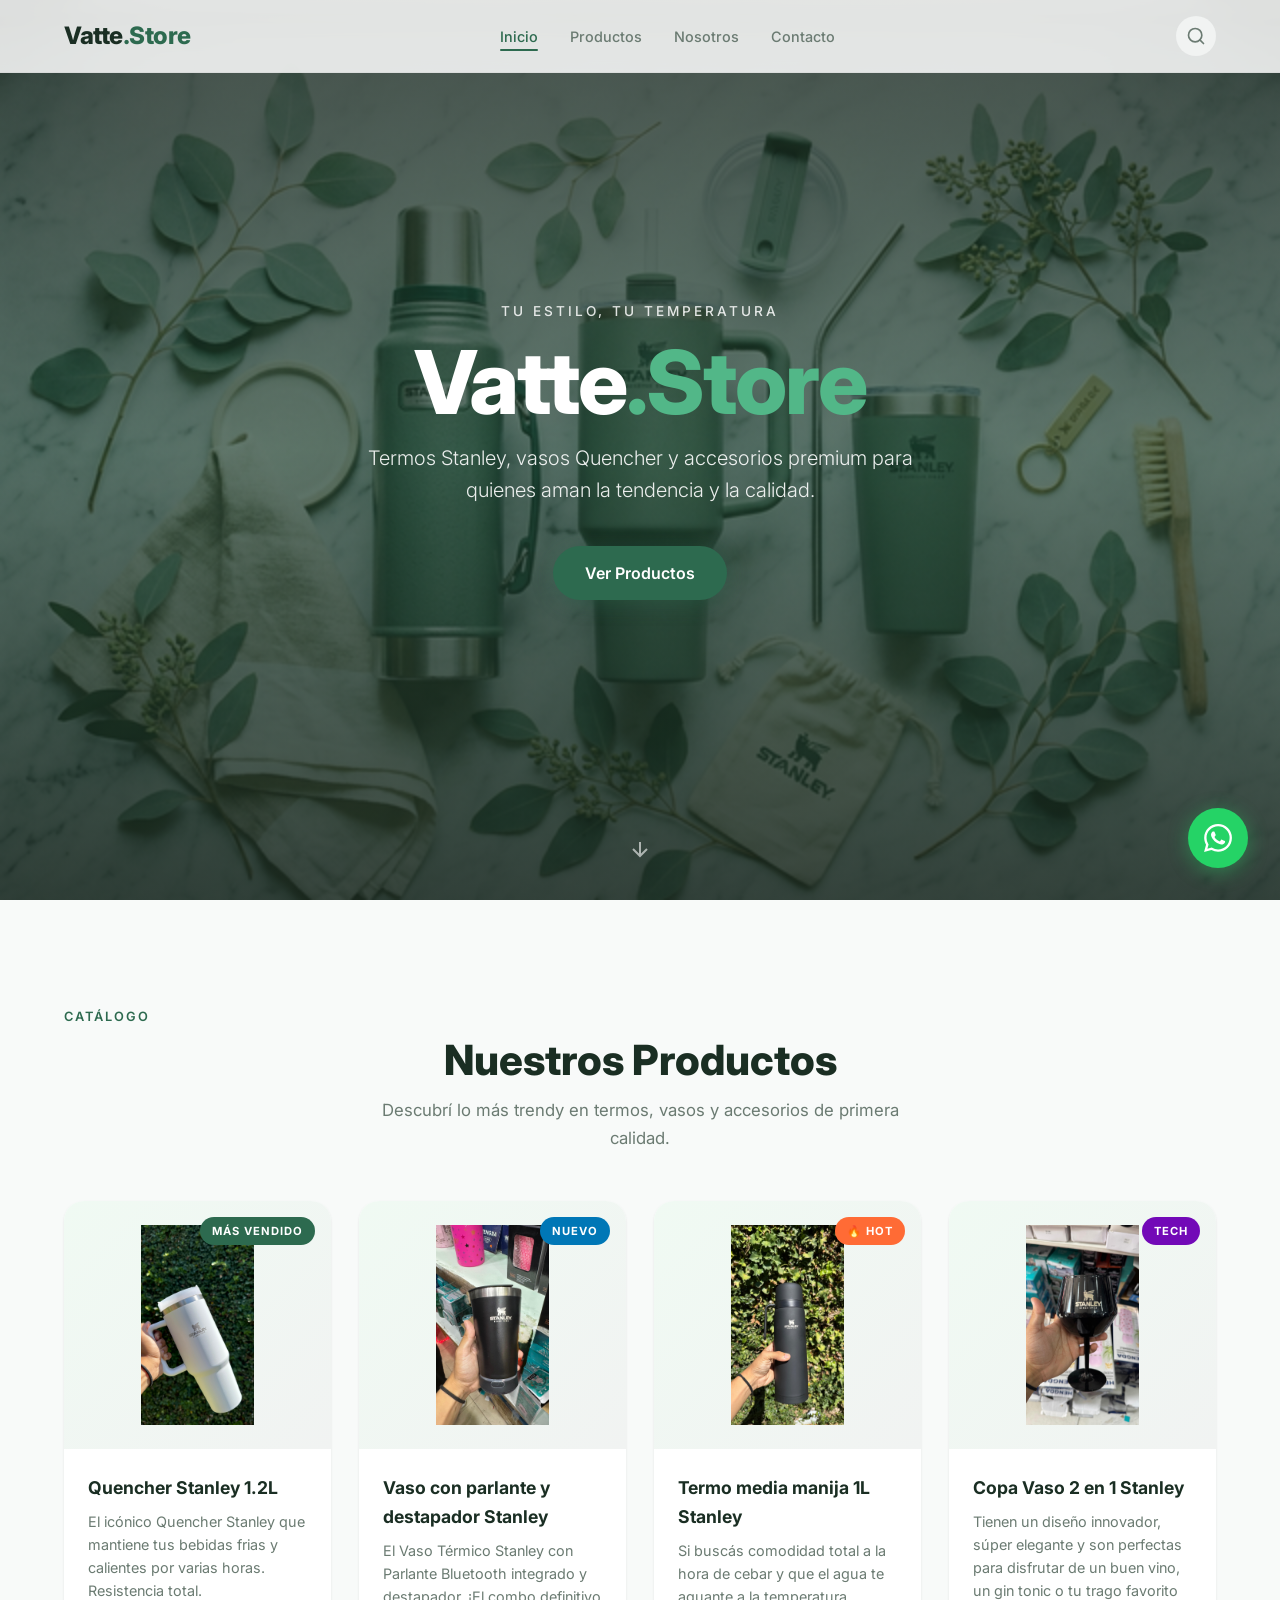
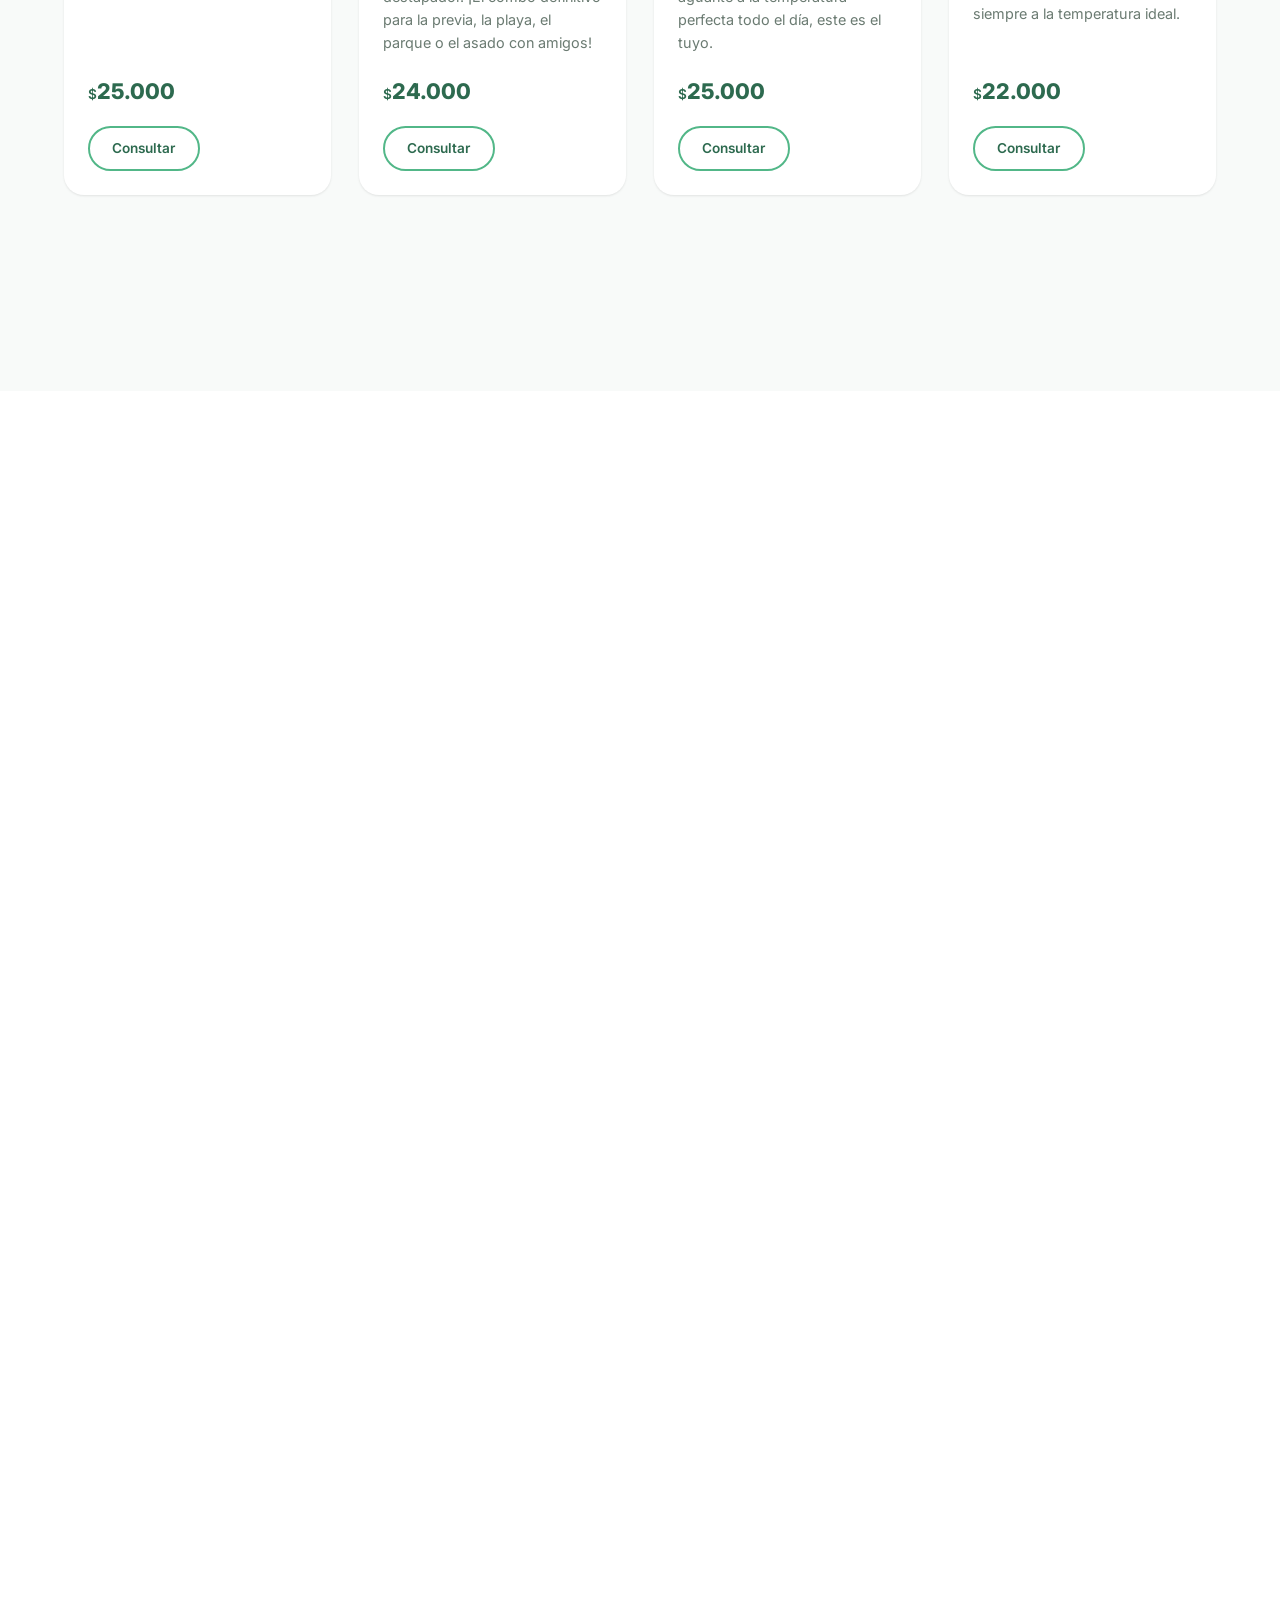
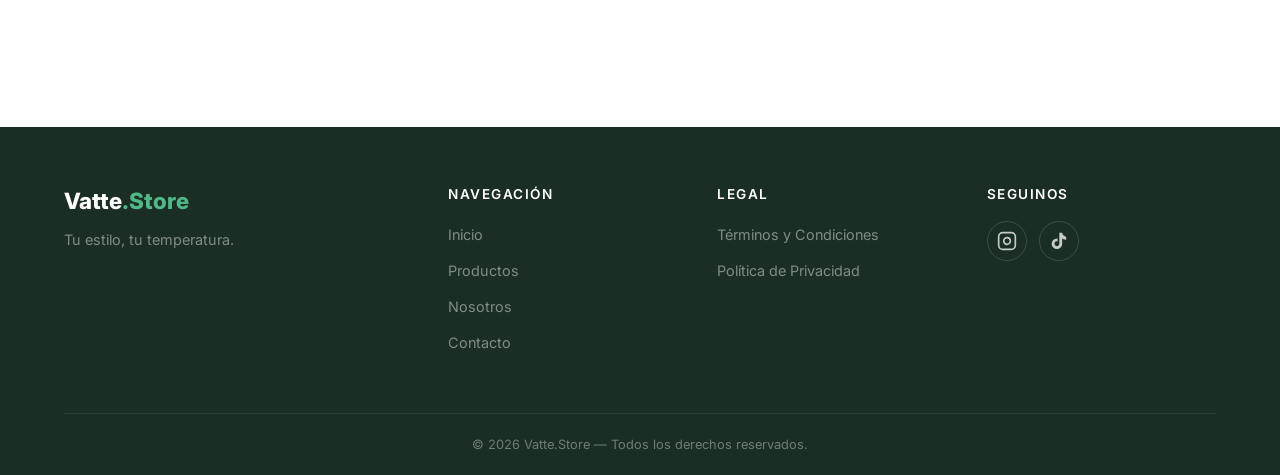
==== index.html @ adae0188 "Add files via upload" ====
<!DOCTYPE html>
<html lang="es">

<head>
    <meta charset="UTF-8" />
    <meta name="viewport" content="width=device-width, initial-scale=1.0" />
    <title>Vatte.Store — Termos Stanley & Accesorios Premium</title>
    <meta name="description"
        content="Vatte.Store: tu tienda de termos Stanley, vasos Quencher, combos exclusivos y accesorios premium. Estilo, calidad y tendencia en un solo lugar." />
    <link rel="preconnect" href="https://fonts.googleapis.com" />
    <link rel="preconnect" href="https://fonts.gstatic.com" crossorigin />
    <link href="https://fonts.googleapis.com/css2?family=Inter:wght@300;400;500;600;700;800&display=swap"
        rel="stylesheet" />
    <link rel="stylesheet" href="styles.css" />
</head>

<body>
    <!-- ========== HEADER ========== -->
    <header class="header" id="header">
        <div class="container header__inner">
            <a href="#" class="header__logo">Vatte<span>.Store</span></a>

            <nav class="header__nav" id="nav">
                <ul class="header__links">
                    <li><a href="#inicio" class="header__link active">Inicio</a></li>
                    <li><a href="#productos" class="header__link">Productos</a></li>
                    <li><a href="#nosotros" class="header__link">Nosotros</a></li>
                    <li><a href="#contacto" class="header__link">Contacto</a></li>
                </ul>
            </nav>

            <div class="header__search" id="searchWrapper">
                <input type="text" class="header__search-input" id="searchInput" placeholder="Buscar productos..."
                    aria-label="Buscar productos" />
                <button class="header__search-btn" id="searchToggle" aria-label="Buscar">
                    <svg width="20" height="20" viewBox="0 0 24 24" fill="none" stroke="currentColor" stroke-width="2"
                        stroke-linecap="round" stroke-linejoin="round">
                        <circle cx="11" cy="11" r="8" />
                        <line x1="21" y1="21" x2="16.65" y2="16.65" />
                    </svg>
                </button>
            </div>

            <button class="header__burger" id="burger" aria-label="Abrir menú">
                <span></span><span></span><span></span>
            </button>
        </div>
    </header>

    <!-- ========== HERO ========== -->
    <section class="hero" id="inicio">
        <div class="hero__bg">
            <img src="images/hero-banner.png" alt="Banner Vatte.Store" />
        </div>
        <div class="hero__overlay"></div>
        <div class="container hero__content reveal">
            <p class="hero__tag">Tu estilo, tu temperatura</p>
            <h1 class="hero__title">Vatte<span>.Store</span></h1>
            <p class="hero__subtitle">Termos Stanley, vasos Quencher y accesorios premium para quienes aman la tendencia
                y la calidad.</p>
            <a href="#productos" class="btn btn--primary hero__cta">Ver Productos</a>
        </div>
        <div class="hero__scroll-indicator">
            <svg width="24" height="24" viewBox="0 0 24 24" fill="none" stroke="currentColor" stroke-width="2">
                <path d="M12 5v14M19 12l-7 7-7-7" />
            </svg>
        </div>
    </section>

    <!-- ========== PRODUCTOS ========== -->
    <section class="products" id="productos">
        <div class="container">
            <p class="section__tag reveal">Catálogo</p>
            <h2 class="section__title reveal">Nuestros Productos</h2>
            <p class="section__subtitle reveal">Descubrí lo más trendy en termos, vasos y accesorios de primera calidad.
            </p>

            <div class="products__grid">
                <!-- Card 1 -->
                <article class="product-card reveal" id="product-thermos"
                    data-search="Quencher Stanley 1.2L">
                    <div class="product-card__img-wrapper">
                        <img src="images/Quencher.jpeg" alt="Termo Stanley Clásico" loading="lazy" />
                        <span class="product-card__badge">Más Vendido</span>
                    </div>
                    <div class="product-card__body">
                        <h3 class="product-card__title">Quencher Stanley 1.2L</h3>
                        <p class="product-card__desc">El icónico Quencher Stanley que mantiene tus bebidas frias y calientes por varias horas. Resistencia total.</p>
                        <p class="product-card__price"><span class="product-card__price-currency">$</span>25.000</p>
                        <div class="product-card__footer">
                            <a href="https://wa.me/5491160320523?text=Hola!%20Quiero%20consultar%20por%20Vaso%20Quencher%201.2L%20Clásico"
                                class="btn btn--outline btn--sm" target="_blank" rel="noopener">Consultar</a>
                        </div>
                    </div>
                </article>

                <!-- Card 2 -->
                <article class="product-card reveal" id="product-quencher"
                    data-search="Vaso con parlante y destapador Stanley">
                    <div class="product-card__img-wrapper">
                        <img src="images/Vaso-parlante.jpeg" alt="Vaso con parlante y destapador Stanley" loading="lazy" />
                        <span class="product-card__badge badge--new">Nuevo</span>
                    </div>
                    <div class="product-card__body">
                        <h3 class="product-card__title">Vaso con parlante y destapador Stanley</h3>
                        <p class="product-card__desc">El Vaso Térmico Stanley con Parlante Bluetooth integrado y destapador.
                            ¡El combo definitivo para la previa, la playa, el parque o el asado con amigos!</p>
                        <p class="product-card__price"><span class="product-card__price-currency">$</span>24.000</p>
                        <div class="product-card__footer">
                            <a href="https://wa.me/5491160320523?text=Hola!%20Quiero%20consultar%20por%20vaso%20con%20parlante"
                                class="btn btn--outline btn--sm" target="_blank" rel="noopener">Consultar</a>
                        </div>
                    </div>
                </article>

                <!-- Card 3 -->
                <article class="product-card reveal" id="product-combo"
                    data-search="Termo media manija 1L Stanley">
                    <div class="product-card__img-wrapper">
                        <img src="images/Termo-media-manija.jpeg" alt="Termo media manija 1L Stanley" loading="lazy" />
                        <span class="product-card__badge badge--hot">🔥 Hot</span>
                    </div>
                    <div class="product-card__body">
                        <h3 class="product-card__title">Termo media manija 1L Stanley</h3>
                        <p class="product-card__desc">Si buscás comodidad total a la hora de cebar y que el agua te aguante
                            a la temperatura perfecta todo el día, este es el tuyo.</p>
                        <p class="product-card__price"><span class="product-card__price-currency">$</span>25.000</p>
                        <div class="product-card__footer">
                            <a href="https://wa.me/5491160320523?text=Hola!%20Quiero%20consultar%20por%20Termo%20Media%20Manija%20Stanley"
                                class="btn btn--outline btn--sm" target="_blank" rel="noopener">Consultar</a>
                        </div>
                    </div>
                </article>

                <!-- Card 4 -->
                <article class="product-card reveal" id="product-smart-mug"
                    data-search="Copa Vaso 2 en 1 Stanley">
                    <div class="product-card__img-wrapper">
                        <img src="images/Copa.jpeg" alt="Copa Vaso 2 en 1 Stanley" loading="lazy" />
                        <span class="product-card__badge badge--tech">Tech</span>
                    </div>
                    <div class="product-card__body">
                        <h3 class="product-card__title">Copa Vaso 2 en 1 Stanley</h3>
                        <p class="product-card__desc">Tienen un diseño innovador, súper elegante y son perfectas para disfrutar de un buen vino,
                            un gin tonic o tu trago favorito siempre a la temperatura ideal.</p>
                        <p class="product-card__price"><span class="product-card__price-currency">$</span>22.000</p>
                        <div class="product-card__footer">
                            <a href="https://wa.me/5491160320523?text=Hola!%20Quiero%20consultar%20por%20la%20copa%20vaso%202en1%20Stanley"
                                class="btn btn--outline btn--sm" target="_blank" rel="noopener">Consultar</a>
                        </div>
                    </div>
                </article>
            </div>

            <div class="products__cta-wrapper reveal">
                <a href="productos.html" class="btn btn--primary products__see-more">Ver más productos
                    <svg width="18" height="18" viewBox="0 0 24 24" fill="none" stroke="currentColor" stroke-width="2">
                        <path d="M5 12h14M12 5l7 7-7 7" />
                    </svg>
                </a>
            </div>
        </div>
    </section>

    <!-- ========== SOBRE NOSOTROS ========== -->
    <section class="about" id="nosotros">
        <div class="container about__inner">
            <div class="about__image reveal">
                <img src="images/about-us.png" alt="Sobre Vatte.Store" loading="lazy" />
                <div class="about__image-accent"></div>
            </div>
            <div class="about__text reveal">
                <p class="section__tag">Quiénes somos</p>
                <h2 class="section__title section__title--left">Somos Vatte.Store</h2>
                <p class="about__description">
                    Nacimos con una misión simple: acercar los mejores productos de tendencia a quienes valoran el
                    estilo y la calidad.
                </p>
                <ul class="about__features">
                    <li>
                        <div class="about__feature-icon">
                            <svg width="24" height="24" viewBox="0 0 24 24" fill="none" stroke="currentColor"
                                stroke-width="2">
                                <path d="M22 11.08V12a10 10 0 1 1-5.93-9.14" />
                                <polyline points="22 4 12 14.01 9 11.01" />
                            </svg>
                        </div>
                        <div>
                            <strong>Productos Varios</strong>
                            <span>De buena calidad y con un precio accesible.</span>
                        </div>
                    </li>
                    <li>
                        <div class="about__feature-icon">
                            <svg width="24" height="24" viewBox="0 0 24 24" fill="none" stroke="currentColor"
                                stroke-width="2">
                                <path d="M12 22s8-4 8-10V5l-8-3-8 3v7c0 6 8 10 8 10z" />
                            </svg>
                        </div>
                        <div>
                            <strong>Envíos a todo el pais</strong>
                            <span>Mediante correo Argentino.</span>
                        </div>
                    </li>
                    <li>
                        <div class="about__feature-icon">
                            <svg width="24" height="24" viewBox="0 0 24 24" fill="none" stroke="currentColor"
                                stroke-width="2">
                                <path
                                    d="M20.84 4.61a5.5 5.5 0 0 0-7.78 0L12 5.67l-1.06-1.06a5.5 5.5 0 0 0-7.78 7.78l1.06 1.06L12 21.23l7.78-7.78 1.06-1.06a5.5 5.5 0 0 0 0-7.78z" />
                            </svg>
                        </div>
                        <div>
                            <strong>Atención Personalizada</strong>
                            <span>Te asesoramos por WhatsApp en todo momento.</span>
                        </div>
                    </li>
                </ul>
            </div>
        </div>
    </section>


    <!-- ========== CONTACTO / CTA ========== -->
    <section class="contact" id="contacto">
        <div class="container contact__inner reveal">
            <div class="contact__text">
                <p class="section__tag">¿Listo para comprar?</p>
                <h2 class="section__title section__title--left">Contactanos por WhatsApp</h2>
                <p class="contact__desc">Escribinos y te asesoramos al instante. Consultas, pedidos y seguimiento, todo
                    desde tu celular.</p>
            </div>
            <a href="https://wa.me/5491160320523?text=Hola!%20Quiero%20consultar%20por%20productos%20de%20Vatte.Store"
                class="btn btn--whatsapp" target="_blank" rel="noopener" id="whatsappCta">
                <svg width="24" height="24" viewBox="0 0 24 24" fill="currentColor">
                    <path
                        d="M17.472 14.382c-.297-.149-1.758-.867-2.03-.967-.273-.099-.471-.148-.67.15-.197.297-.767.966-.94 1.164-.173.199-.347.223-.644.075-.297-.15-1.255-.463-2.39-1.475-.883-.788-1.48-1.761-1.653-2.059-.173-.297-.018-.458.13-.606.134-.133.298-.347.446-.52.149-.174.198-.298.298-.497.099-.198.05-.371-.025-.52-.075-.149-.669-1.612-.916-2.207-.242-.579-.487-.5-.669-.51-.173-.008-.371-.01-.57-.01-.198 0-.52.074-.792.372-.272.297-1.04 1.016-1.04 2.479 0 1.462 1.065 2.875 1.213 3.074.149.198 2.096 3.2 5.077 4.487.709.306 1.262.489 1.694.625.712.227 1.36.195 1.871.118.571-.085 1.758-.719 2.006-1.413.248-.694.248-1.289.173-1.413-.074-.124-.272-.198-.57-.347m-5.421 7.403h-.004a9.87 9.87 0 01-5.031-1.378l-.361-.214-3.741.982.998-3.648-.235-.374a9.86 9.86 0 01-1.51-5.26c.001-5.45 4.436-9.884 9.888-9.884 2.64 0 5.122 1.03 6.988 2.898a9.825 9.825 0 012.893 6.994c-.003 5.45-4.437 9.884-9.885 9.884m8.413-18.297A11.815 11.815 0 0012.05 0C5.495 0 .16 5.335.157 11.892c0 2.096.547 4.142 1.588 5.945L.057 24l6.305-1.654a11.882 11.882 0 005.683 1.448h.005c6.554 0 11.89-5.335 11.893-11.893a11.821 11.821 0 00-3.48-8.413z" />
                </svg>
                Abrir WhatsApp
            </a>
        </div>
    </section>

    <!-- ========== FOOTER ========== -->
    <footer class="footer">
        <div class="container footer__inner">
            <div class="footer__brand">
                <a href="#" class="footer__logo">Vatte<span>.Store</span></a>
                <p class="footer__tagline">Tu estilo, tu temperatura.</p>
            </div>

            <div class="footer__links">
                <h4>Navegación</h4>
                <ul>
                    <li><a href="#inicio">Inicio</a></li>
                    <li><a href="#productos">Productos</a></li>
                    <li><a href="#nosotros">Nosotros</a></li>
                    <li><a href="#contacto">Contacto</a></li>
                </ul>
            </div>

            <div class="footer__links">
                <h4>Legal</h4>
                <ul>
                    <li><a href="terminos.html">Términos y Condiciones</a></li>
                    <li><a href="privacidad.html">Política de Privacidad</a></li>
                </ul>
            </div>

            <div class="footer__social">
                <h4>Seguinos</h4>
                <div class="footer__social-icons">
                    <a href="https://www.instagram.com/vatte.store/" aria-label="Instagram" class="footer__social-link">
                        <svg width="20" height="20" viewBox="0 0 24 24" fill="none" stroke="currentColor"
                            stroke-width="2">
                            <rect x="2" y="2" width="20" height="20" rx="5" ry="5" />
                            <path d="M16 11.37A4 4 0 1 1 12.63 8 4 4 0 0 1 16 11.37z" />
                            <line x1="17.5" y1="6.5" x2="17.51" y2="6.5" />
                        </svg>
                    </a>
                    <a href="https://www.tiktok.com/@vatte.store?_r=1&_t=ZS-94GDP3QP43E" aria-label="TikTok"
                        class="footer__social-link">
                        <svg width="20" height="20" viewBox="0 0 24 24" fill="currentColor">
                            <path
                                d="M19.59 6.69a4.83 4.83 0 01-3.77-4.25V2h-3.45v13.67a2.89 2.89 0 01-2.88 2.5 2.89 2.89 0 01-2.89-2.89 2.89 2.89 0 012.89-2.89c.28 0 .54.04.79.1v-3.5a6.37 6.37 0 00-.79-.05A6.34 6.34 0 003.15 15.2a6.34 6.34 0 006.34 6.34 6.34 6.34 0 006.34-6.34V9.11a8.16 8.16 0 004.76 1.52v-3.4a4.85 4.85 0 01-1-.54z" />
                        </svg>
                    </a>
                </div>
            </div>
        </div>

        <div class="footer__bottom">
            <div class="container">
                <p>&copy; 2026 Vatte.Store — Todos los derechos reservados.</p>
            </div>
        </div>
    </footer>

    <!-- WhatsApp floating button -->
    <a href="https://wa.me/5491160320523?text=Hola!%20Quiero%20consultar%20por%20productos%20de%20Vatte.Store"
        class="whatsapp-float" target="_blank" rel="noopener" aria-label="Contactar por WhatsApp" id="whatsappFloat">
        <svg width="28" height="28" viewBox="0 0 24 24" fill="currentColor">
            <path
                d="M17.472 14.382c-.297-.149-1.758-.867-2.03-.967-.273-.099-.471-.148-.67.15-.197.297-.767.966-.94 1.164-.173.199-.347.223-.644.075-.297-.15-1.255-.463-2.39-1.475-.883-.788-1.48-1.761-1.653-2.059-.173-.297-.018-.458.13-.606.134-.133.298-.347.446-.52.149-.174.198-.298.298-.497.099-.198.05-.371-.025-.52-.075-.149-.669-1.612-.916-2.207-.242-.579-.487-.5-.669-.51-.173-.008-.371-.01-.57-.01-.198 0-.52.074-.792.372-.272.297-1.04 1.016-1.04 2.479 0 1.462 1.065 2.875 1.213 3.074.149.198 2.096 3.2 5.077 4.487.709.306 1.262.489 1.694.625.712.227 1.36.195 1.871.118.571-.085 1.758-.719 2.006-1.413.248-.694.248-1.289.173-1.413-.074-.124-.272-.198-.57-.347m-5.421 7.403h-.004a9.87 9.87 0 01-5.031-1.378l-.361-.214-3.741.982.998-3.648-.235-.374a9.86 9.86 0 01-1.51-5.26c.001-5.45 4.436-9.884 9.888-9.884 2.64 0 5.122 1.03 6.988 2.898a9.825 9.825 0 012.893 6.994c-.003 5.45-4.437 9.884-9.885 9.884m8.413-18.297A11.815 11.815 0 0012.05 0C5.495 0 .16 5.335.157 11.892c0 2.096.547 4.142 1.588 5.945L.057 24l6.305-1.654a11.882 11.882 0 005.683 1.448h.005c6.554 0 11.89-5.335 11.893-11.893a11.821 11.821 0 00-3.48-8.413z" />
        </svg>
    </a>

    <script src="script.js"></script>
</body>

</html>
---- styles.css ----
/* ========================================
   VATTE.STORE — Design System & Styles
   ======================================== */

/* ---------- CSS Custom Properties ---------- */
:root {
    /* Greens */
    --clr-primary: #2d6a4f;
    --clr-primary-light: #40916c;
    --clr-primary-lighter: #52b788;
    --clr-primary-pale: #d8f3dc;
    --clr-primary-ghost: #f0faf3;

    /* Neutrals */
    --clr-white: #ffffff;
    --clr-off-white: #f8faf9;
    --clr-gray-100: #f1f3f2;
    --clr-gray-200: #e0e4e2;
    --clr-gray-300: #c5cac7;
    --clr-gray-500: #6b7b72;
    --clr-gray-700: #3a4a42;
    --clr-gray-900: #1a2e23;

    /* WhatsApp */
    --clr-whatsapp: #25d366;
    --clr-whatsapp-dark: #128c7e;

    /* Accents */
    --clr-badge-hot: #ff6b35;
    --clr-badge-new: #0077b6;
    --clr-badge-tech: #7209b7;

    /* Shadows */
    --shadow-sm: 0 1px 3px rgba(0, 0, 0, .06), 0 1px 2px rgba(0, 0, 0, .04);
    --shadow-md: 0 4px 14px rgba(0, 0, 0, .07);
    --shadow-lg: 0 10px 40px rgba(0, 0, 0, .08);
    --shadow-xl: 0 20px 60px rgba(0, 0, 0, .1);

    /* Typography */
    --font: 'Inter', -apple-system, BlinkMacSystemFont, 'Segoe UI', sans-serif;

    /* Spacing */
    --section-py: clamp(4rem, 8vw, 7rem);

    /* Transitions */
    --transition: .3s cubic-bezier(.4, 0, .2, 1);

    /* Radii */
    --radius-sm: 8px;
    --radius-md: 14px;
    --radius-lg: 20px;
    --radius-xl: 28px;
}

/* ---------- Reset ---------- */
*,
*::before,
*::after {
    margin: 0;
    padding: 0;
    box-sizing: border-box;
}

html {
    scroll-behavior: smooth;
    scroll-padding-top: 80px;
}

body {
    font-family: var(--font);
    color: var(--clr-gray-700);
    background: var(--clr-white);
    line-height: 1.65;
    -webkit-font-smoothing: antialiased;
    overflow-x: hidden;
}

img {
    display: block;
    max-width: 100%;
    height: auto;
}

a {
    text-decoration: none;
    color: inherit;
}

ul {
    list-style: none;
}

/* ---------- Container ---------- */
.container {
    width: 90%;
    max-width: 1200px;
    margin: 0 auto;
}

/* ---------- Section Headings ---------- */
.section__tag {
    display: inline-block;
    font-size: .8rem;
    font-weight: 600;
    letter-spacing: 2px;
    text-transform: uppercase;
    color: var(--clr-primary);
    margin-bottom: .5rem;
}

.section__title {
    font-size: clamp(1.8rem, 4vw, 2.6rem);
    font-weight: 800;
    color: var(--clr-gray-900);
    text-align: center;
    margin-bottom: .75rem;
    line-height: 1.2;
}

.section__title--left {
    text-align: left;
}

.section__subtitle {
    text-align: center;
    max-width: 560px;
    margin: 0 auto 3rem;
    color: var(--clr-gray-500);
    font-size: 1.05rem;
}

/* ---------- Buttons ---------- */
.btn {
    display: inline-flex;
    align-items: center;
    gap: .5rem;
    padding: .85rem 2rem;
    font-family: var(--font);
    font-size: .95rem;
    font-weight: 600;
    border-radius: var(--radius-xl);
    border: none;
    cursor: pointer;
    transition: var(--transition);
    white-space: nowrap;
}

.btn--primary {
    background: var(--clr-primary);
    color: var(--clr-white);
    box-shadow: 0 4px 20px rgba(45, 106, 79, .35);
}

.btn--primary:hover {
    background: var(--clr-primary-light);
    box-shadow: 0 6px 28px rgba(45, 106, 79, .45);
    transform: translateY(-2px);
}

.btn--outline {
    background: transparent;
    color: var(--clr-primary);
    border: 2px solid var(--clr-primary-lighter);
}

.btn--outline:hover {
    background: var(--clr-primary);
    color: var(--clr-white);
    border-color: var(--clr-primary);
    transform: translateY(-2px);
}

.btn--sm {
    padding: .6rem 1.4rem;
    font-size: .85rem;
}

.btn--whatsapp {
    background: var(--clr-whatsapp);
    color: var(--clr-white);
    padding: 1rem 2.5rem;
    font-size: 1.05rem;
    box-shadow: 0 4px 20px rgba(37, 211, 102, .35);
}

.btn--whatsapp:hover {
    background: var(--clr-whatsapp-dark);
    box-shadow: 0 6px 28px rgba(37, 211, 102, .45);
    transform: translateY(-2px) scale(1.02);
}

/* ==========================================
   HEADER
   ========================================== */
.header {
    position: fixed;
    top: 0;
    left: 0;
    width: 100%;
    z-index: 1000;
    background: rgba(255, 255, 255, .85);
    backdrop-filter: blur(16px);
    -webkit-backdrop-filter: blur(16px);
    border-bottom: 1px solid rgba(0, 0, 0, .04);
    transition: var(--transition);
}

.header--scrolled {
    box-shadow: var(--shadow-md);
}

.header__inner {
    display: flex;
    align-items: center;
    justify-content: space-between;
    height: 72px;
    gap: 1.5rem;
}

.header__logo {
    font-size: 1.5rem;
    font-weight: 800;
    color: var(--clr-gray-900);
    letter-spacing: -.5px;
    flex-shrink: 0;
}

.header__logo span {
    color: var(--clr-primary);
}

.header__nav {
    display: flex;
}

.header__links {
    display: flex;
    gap: 2rem;
}

.header__link {
    font-size: .9rem;
    font-weight: 500;
    color: var(--clr-gray-500);
    position: relative;
    padding: .25rem 0;
    transition: var(--transition);
}

.header__link::after {
    content: '';
    position: absolute;
    bottom: -2px;
    left: 0;
    width: 0;
    height: 2px;
    background: var(--clr-primary);
    border-radius: 2px;
    transition: var(--transition);
}

.header__link:hover,
.header__link.active {
    color: var(--clr-primary);
}

.header__link:hover::after,
.header__link.active::after {
    width: 100%;
}

.header__search {
    position: relative;
    display: flex;
    align-items: center;
}

.header__search-input {
    border: none;
    outline: none;
    background: var(--clr-gray-100);
    font-family: var(--font);
    font-size: .85rem;
    padding: .6rem 1rem;
    width: 0;
    opacity: 0;
    border-radius: var(--radius-xl);
    transition: width .35s cubic-bezier(.4, 0, .2, 1), opacity .25s ease, padding .35s ease;
    color: var(--clr-gray-700);
    pointer-events: none;
}

.header__search.open .header__search-input {
    width: 220px;
    opacity: 1;
    pointer-events: auto;
    border: 1px solid var(--clr-gray-200);
    box-shadow: var(--shadow-sm);
    padding: .6rem 1rem;
}

.header__search-btn {
    background: var(--clr-gray-100);
    border: none;
    cursor: pointer;
    display: flex;
    align-items: center;
    justify-content: center;
    width: 40px;
    height: 40px;
    border-radius: 50%;
    color: var(--clr-gray-500);
    transition: var(--transition);
    flex-shrink: 0;
}

.header__search-btn:hover {
    color: var(--clr-primary);
    background: var(--clr-primary-pale);
}

/* Burger */
.header__burger {
    display: none;
    flex-direction: column;
    gap: 5px;
    background: none;
    border: none;
    cursor: pointer;
    padding: .5rem;
    z-index: 1001;
}

.header__burger span {
    display: block;
    width: 22px;
    height: 2px;
    background: var(--clr-gray-900);
    border-radius: 2px;
    transition: var(--transition);
}

.header__burger.active span:nth-child(1) {
    transform: rotate(45deg) translate(5px, 5px);
}

.header__burger.active span:nth-child(2) {
    opacity: 0;
}

.header__burger.active span:nth-child(3) {
    transform: rotate(-45deg) translate(5px, -5px);
}

/* ==========================================
   HERO
   ========================================== */
.hero {
    position: relative;
    min-height: 100vh;
    display: flex;
    align-items: center;
    justify-content: center;
    overflow: hidden;
}

.hero__bg {
    position: absolute;
    inset: 0;
    z-index: 0;
}

.hero__bg img {
    width: 100%;
    height: 100%;
    object-fit: cover;
    filter: brightness(.55) saturate(1.1);
}

.hero__overlay {
    position: absolute;
    inset: 0;
    background: linear-gradient(180deg,
            rgba(26, 46, 35, .6) 0%,
            rgba(45, 106, 79, .4) 50%,
            rgba(26, 46, 35, .7) 100%);
    z-index: 1;
}

.hero__content {
    position: relative;
    z-index: 2;
    text-align: center;
    color: var(--clr-white);
    padding: 2rem;
}

.hero__tag {
    font-size: .85rem;
    font-weight: 500;
    letter-spacing: 3px;
    text-transform: uppercase;
    margin-bottom: 1rem;
    opacity: .85;
}

.hero__title {
    font-size: clamp(3rem, 8vw, 5.5rem);
    font-weight: 800;
    line-height: 1;
    margin-bottom: 1rem;
    letter-spacing: -2px;
}

.hero__title span {
    color: var(--clr-primary-lighter);
}

.hero__subtitle {
    font-size: clamp(1rem, 2vw, 1.25rem);
    max-width: 550px;
    margin: 0 auto 2.5rem;
    opacity: .9;
    font-weight: 300;
    line-height: 1.6;
}

.hero__cta {
    font-size: 1rem;
}

.hero__scroll-indicator {
    position: absolute;
    bottom: 2rem;
    left: 50%;
    transform: translateX(-50%);
    z-index: 2;
    color: rgba(255, 255, 255, .6);
    animation: bounce 2s infinite;
}

@keyframes bounce {

    0%,
    100% {
        transform: translateX(-50%) translateY(0);
    }

    50% {
        transform: translateX(-50%) translateY(10px);
    }
}

/* ==========================================
   PRODUCTS
   ========================================== */
.products {
    padding: var(--section-py) 0;
    background: var(--clr-off-white);
}

.products__grid {
    display: grid;
    grid-template-columns: repeat(auto-fit, minmax(260px, 1fr));
    gap: 1.75rem;
}

.product-card {
    background: var(--clr-white);
    border-radius: var(--radius-lg);
    overflow: hidden;
    box-shadow: var(--shadow-sm);
    transition: var(--transition);
    display: flex;
    flex-direction: column;
}

.product-card:hover {
    box-shadow: var(--shadow-xl);
    transform: translateY(-6px);
}

.product-card__img-wrapper {
    position: relative;
    padding: 1.5rem;
    background: linear-gradient(135deg, var(--clr-primary-ghost), var(--clr-gray-100));
    display: flex;
    align-items: center;
    justify-content: center;
    min-height: 240px;
    overflow: hidden;
}

.product-card__img-wrapper img {
    max-height: 200px;
    object-fit: contain;
    transition: var(--transition);
}

.product-card:hover .product-card__img-wrapper img {
    transform: scale(1.08);
}

.product-card__badge {
    position: absolute;
    top: 1rem;
    right: 1rem;
    padding: .3rem .75rem;
    font-size: .7rem;
    font-weight: 700;
    text-transform: uppercase;
    letter-spacing: 1px;
    border-radius: var(--radius-xl);
    background: var(--clr-primary);
    color: var(--clr-white);
}

.badge--new {
    background: var(--clr-badge-new);
}

.badge--hot {
    background: var(--clr-badge-hot);
}

.badge--tech {
    background: var(--clr-badge-tech);
}

.product-card__body {
    padding: 1.5rem;
    flex: 1;
    display: flex;
    flex-direction: column;
}

.product-card__title {
    font-size: 1.1rem;
    font-weight: 700;
    color: var(--clr-gray-900);
    margin-bottom: .5rem;
}

.product-card__desc {
    font-size: .9rem;
    color: var(--clr-gray-500);
    line-height: 1.6;
    flex: 1;
    margin-bottom: 1.25rem;
}

.product-card__price {
    font-size: 1.35rem;
    font-weight: 800;
    color: var(--clr-primary);
    margin-bottom: 1rem;
}

.product-card__price .product-card__price-currency {
    font-size: .85rem;
    font-weight: 600;
}

.product-card__footer {
    display: flex;
    align-items: center;
    justify-content: space-between;
}

/* "Ver más productos" CTA */
.products__cta-wrapper {
    text-align: center;
    margin-top: 2.5rem;
}

.products__see-more {
    font-size: 1rem;
}

/* ==========================================
   PAGE HERO (for inner pages like productos)
   ========================================== */
.page-hero {
    padding: 8rem 0 3rem;
    background: linear-gradient(135deg, var(--clr-primary-ghost) 0%, var(--clr-white) 100%);
    text-align: center;
}

.page-hero .section__title {
    margin-bottom: .5rem;
}

/* ==========================================
   LEGAL CONTENT (terms, privacy)
   ========================================== */
.legal-content {
    padding: var(--section-py) 0;
    background: var(--clr-white);
}

.legal-content__inner {
    max-width: 780px;
    margin: 0 auto;
}

.legal-block {
    margin-bottom: 2.5rem;
    padding-left: 1.25rem;
    border-left: 3px solid var(--clr-primary);
}

.legal-block h2 {
    font-size: 1.2rem;
    font-weight: 700;
    color: var(--clr-gray-800);
    margin-bottom: .75rem;
}

.legal-block p {
    color: var(--clr-gray-600);
    line-height: 1.8;
    margin-bottom: .5rem;
}

.legal-block ul {
    list-style: disc;
    padding-left: 1.5rem;
    margin-top: .5rem;
}

.legal-block ul li {
    color: var(--clr-gray-600);
    line-height: 1.8;
    margin-bottom: .35rem;
}

.legal-block a {
    color: var(--clr-primary);
    text-decoration: underline;
}

/* ==========================================
   CATALOG (full product list)
   ========================================== */
.catalog {
    padding: var(--section-py) 0;
    background: var(--clr-white);
}

.catalog__grid {
    display: grid;
    grid-template-columns: repeat(auto-fill, minmax(260px, 1fr));
    gap: 1.75rem;
}

/* Search filter hidden state */
.product-card--hidden {
    display: none !important;
}

.search-results-msg {
    text-align: center;
    color: var(--clr-gray-500);
    font-size: 1rem;
    margin-bottom: 2rem;
    padding: 1rem;
    background: var(--clr-primary-ghost);
    border-radius: var(--radius-md);
}

/* ==========================================
   ABOUT
   ========================================== */
.about {
    padding: var(--section-py) 0;
    background: var(--clr-white);
}

.about__inner {
    display: grid;
    grid-template-columns: 1fr 1fr;
    gap: 4rem;
    align-items: center;
}

.about__image {
    position: relative;
}

.about__image img {
    border-radius: var(--radius-lg);
    box-shadow: var(--shadow-lg);
    width: 100%;
    aspect-ratio: 4/5;
    object-fit: cover;
}

.about__image-accent {
    position: absolute;
    bottom: -1.5rem;
    right: -1.5rem;
    width: 60%;
    height: 60%;
    background: var(--clr-primary-pale);
    border-radius: var(--radius-lg);
    z-index: -1;
}

.about__description {
    font-size: 1.05rem;
    color: var(--clr-gray-500);
    line-height: 1.8;
    margin-bottom: 2rem;
}

.about__features {
    display: flex;
    flex-direction: column;
    gap: 1.25rem;
}

.about__features li {
    display: flex;
    align-items: flex-start;
    gap: 1rem;
}

.about__feature-icon {
    width: 48px;
    height: 48px;
    min-width: 48px;
    display: flex;
    align-items: center;
    justify-content: center;
    border-radius: 12px;
    background: var(--clr-primary-pale);
    color: var(--clr-primary);
}

.about__features strong {
    display: block;
    color: var(--clr-gray-900);
    font-weight: 600;
    margin-bottom: .15rem;
}

.about__features span {
    font-size: .88rem;
    color: var(--clr-gray-500);
}

/* ==========================================
   TESTIMONIALS
   ========================================== */
.testimonials {
    padding: var(--section-py) 0;
    background: var(--clr-primary-ghost);
}

.testimonials__carousel {
    position: relative;
    overflow: hidden;
    margin-top: 1rem;
}

.testimonials__track {
    display: flex;
    transition: transform .5s cubic-bezier(.4, 0, .2, 1);
}

.testimonial-card {
    min-width: 100%;
    padding: 2.5rem;
    background: var(--clr-white);
    border-radius: var(--radius-lg);
    box-shadow: var(--shadow-md);
    margin: 0 .75rem;
    box-sizing: border-box;
}

.testimonial-card__stars {
    color: #f5a623;
    font-size: 1.1rem;
    margin-bottom: 1rem;
    letter-spacing: 2px;
}

.testimonial-card__text {
    font-size: 1.05rem;
    line-height: 1.7;
    color: var(--clr-gray-700);
    font-style: italic;
    margin-bottom: 1.5rem;
    position: relative;
}

.testimonial-card__text::before {
    content: '"';
    position: absolute;
    top: -1.5rem;
    left: -.5rem;
    font-size: 4rem;
    color: var(--clr-primary-pale);
    font-family: Georgia, serif;
    line-height: 1;
}

.testimonial-card__author {
    display: flex;
    align-items: center;
    gap: .75rem;
}

.testimonial-card__avatar {
    width: 44px;
    height: 44px;
    border-radius: 50%;
    background: linear-gradient(135deg, var(--clr-primary), var(--clr-primary-lighter));
    color: var(--clr-white);
    display: flex;
    align-items: center;
    justify-content: center;
    font-weight: 700;
    font-size: .85rem;
}

.testimonial-card__author strong {
    display: block;
    color: var(--clr-gray-900);
    font-size: .95rem;
}

.testimonial-card__author span {
    font-size: .8rem;
    color: var(--clr-gray-500);
}

.testimonials__controls {
    display: flex;
    align-items: center;
    justify-content: center;
    gap: 1rem;
    margin-top: 1.5rem;
}

.testimonials__arrow {
    width: 40px;
    height: 40px;
    border-radius: 50%;
    border: 2px solid var(--clr-gray-200);
    background: var(--clr-white);
    display: flex;
    align-items: center;
    justify-content: center;
    cursor: pointer;
    color: var(--clr-gray-500);
    transition: var(--transition);
}

.testimonials__arrow:hover {
    border-color: var(--clr-primary);
    color: var(--clr-primary);
    box-shadow: var(--shadow-sm);
}

.testimonials__dots {
    display: flex;
    gap: .5rem;
}

.testimonials__dot {
    width: 10px;
    height: 10px;
    border-radius: 50%;
    background: var(--clr-gray-200);
    cursor: pointer;
    transition: var(--transition);
}

.testimonials__dot.active {
    background: var(--clr-primary);
    width: 28px;
    border-radius: 5px;
}

/* ==========================================
   CONTACT
   ========================================== */
.contact {
    padding: var(--section-py) 0;
    background: var(--clr-white);
}

.contact__inner {
    display: flex;
    align-items: center;
    justify-content: space-between;
    gap: 3rem;
    padding: 3rem 3.5rem;
    background: linear-gradient(135deg, var(--clr-primary-ghost), var(--clr-primary-pale));
    border-radius: var(--radius-xl);
    border: 1px solid rgba(45, 106, 79, .1);
}

.contact__desc {
    color: var(--clr-gray-500);
    margin-top: .75rem;
    max-width: 480px;
    font-size: 1rem;
}

/* ==========================================
   FOOTER
   ========================================== */
.footer {
    background: var(--clr-gray-900);
    color: var(--clr-gray-300);
    padding-top: 3.5rem;
}

.footer__inner {
    display: grid;
    grid-template-columns: 1.5fr 1fr 1fr 1fr;
    gap: 2.5rem;
    padding-bottom: 3rem;
    border-bottom: 1px solid rgba(255, 255, 255, .08);
}

.footer__logo {
    font-size: 1.4rem;
    font-weight: 800;
    color: var(--clr-white);
}

.footer__logo span {
    color: var(--clr-primary-lighter);
}

.footer__tagline {
    margin-top: .5rem;
    font-size: .9rem;
    opacity: .6;
}

.footer__links h4 {
    color: var(--clr-white);
    font-size: .85rem;
    font-weight: 600;
    text-transform: uppercase;
    letter-spacing: 1.5px;
    margin-bottom: 1rem;
}

.footer__links li {
    margin-bottom: .6rem;
}

.footer__links a {
    font-size: .9rem;
    opacity: .6;
    transition: var(--transition);
}

.footer__links a:hover {
    opacity: 1;
    color: var(--clr-primary-lighter);
}

.footer__social h4 {
    color: var(--clr-white);
    font-size: .85rem;
    font-weight: 600;
    text-transform: uppercase;
    letter-spacing: 1.5px;
    margin-bottom: 1rem;
}

.footer__social-icons {
    display: flex;
    gap: .75rem;
}

.footer__social-link {
    width: 40px;
    height: 40px;
    border-radius: 50%;
    border: 1px solid rgba(255, 255, 255, .15);
    display: flex;
    align-items: center;
    justify-content: center;
    color: var(--clr-gray-300);
    transition: var(--transition);
}

.footer__social-link:hover {
    background: var(--clr-primary);
    border-color: var(--clr-primary);
    color: var(--clr-white);
    transform: translateY(-2px);
}

.footer__bottom {
    padding: 1.25rem 0;
    text-align: center;
    font-size: .8rem;
    opacity: .5;
}

/* ==========================================
   WHATSAPP FLOATING BUTTON
   ========================================== */
.whatsapp-float {
    position: fixed;
    bottom: 2rem;
    right: 2rem;
    width: 60px;
    height: 60px;
    background: var(--clr-whatsapp);
    color: var(--clr-white);
    border-radius: 50%;
    display: flex;
    align-items: center;
    justify-content: center;
    box-shadow: 0 4px 20px rgba(37, 211, 102, .4);
    z-index: 999;
    transition: var(--transition);
    animation: pulse-wa 2s infinite;
}

.whatsapp-float:hover {
    transform: scale(1.1);
    box-shadow: 0 6px 30px rgba(37, 211, 102, .55);
}

@keyframes pulse-wa {

    0%,
    100% {
        box-shadow: 0 4px 20px rgba(37, 211, 102, .4);
    }

    50% {
        box-shadow: 0 4px 30px rgba(37, 211, 102, .6), 0 0 0 12px rgba(37, 211, 102, .1);
    }
}

/* ==========================================
   SCROLL REVEAL ANIMATIONS
   ========================================== */
.reveal {
    opacity: 0;
    transform: translateY(30px);
    transition: opacity .7s cubic-bezier(.4, 0, .2, 1), transform .7s cubic-bezier(.4, 0, .2, 1);
}

.reveal.visible {
    opacity: 1;
    transform: translateY(0);
}

/* Stagger for product cards */
.product-card.reveal:nth-child(2) {
    transition-delay: .1s;
}

.product-card.reveal:nth-child(3) {
    transition-delay: .2s;
}

.product-card.reveal:nth-child(4) {
    transition-delay: .3s;
}

/* ==========================================
   RESPONSIVE
   ========================================== */

/* Tablet */
@media (max-width: 900px) {
    .about__inner {
        grid-template-columns: 1fr;
        gap: 2.5rem;
    }

    .about__image {
        max-width: 420px;
        margin: 0 auto;
    }

    .about__text .section__title {
        text-align: center;
    }

    .about__description {
        text-align: center;
    }

    .contact__inner {
        flex-direction: column;
        text-align: center;
        padding: 2.5rem 2rem;
    }

    .contact__text .section__title {
        text-align: center;
    }

    .contact__desc {
        margin: .75rem auto 0;
    }

    .footer__inner {
        grid-template-columns: 1fr 1fr;
        gap: 2rem;
    }
}

/* Mobile */
@media (max-width: 640px) {
    .header__nav {
        position: fixed;
        top: 0;
        right: -100%;
        width: 75%;
        max-width: 300px;
        height: 100vh;
        background: var(--clr-white);
        box-shadow: var(--shadow-xl);
        flex-direction: column;
        padding: 5rem 2rem 2rem;
        transition: right .4s cubic-bezier(.4, 0, .2, 1);
        z-index: 1000;
    }

    .header__nav.open {
        right: 0;
    }

    .header__links {
        flex-direction: column;
        gap: 1.5rem;
    }

    .header__link {
        font-size: 1.1rem;
    }

    .header__burger {
        display: flex;
    }

    .header__search.open {
        position: fixed;
        top: 72px;
        left: 0;
        right: 0;
        background: var(--clr-white);
        border-bottom: 1px solid var(--clr-gray-200);
        box-shadow: var(--shadow-md);
        padding: .75rem 5%;
        z-index: 1002;
        display: flex;
        align-items: center;
        gap: .5rem;
    }

    .header__search.open .header__search-input {
        width: 100%;
        flex: 1;
    }

    .header__search.open .header__search-btn {
        background: var(--clr-primary-pale);
    }

    .hero__title {
        letter-spacing: -1px;
    }

    .products__grid {
        grid-template-columns: 1fr;
        max-width: 400px;
        margin: 0 auto;
    }

    .catalog__grid {
        grid-template-columns: 1fr;
        max-width: 400px;
        margin: 0 auto;
    }

    .about__image-accent {
        display: none;
    }

    .footer__inner {
        grid-template-columns: 1fr;
        text-align: center;
    }

    .footer__social-icons {
        justify-content: center;
    }

    .testimonial-card {
        padding: 1.75rem;
        margin: 0 .25rem;
    }
}

/* Overlay for mobile menu */
.nav-overlay {
    position: fixed;
    inset: 0;
    background: rgba(0, 0, 0, .4);
    z-index: 999;
    opacity: 0;
    visibility: hidden;
    transition: var(--transition);
}

.nav-overlay.active {
    opacity: 1;
    visibility: visible;
}
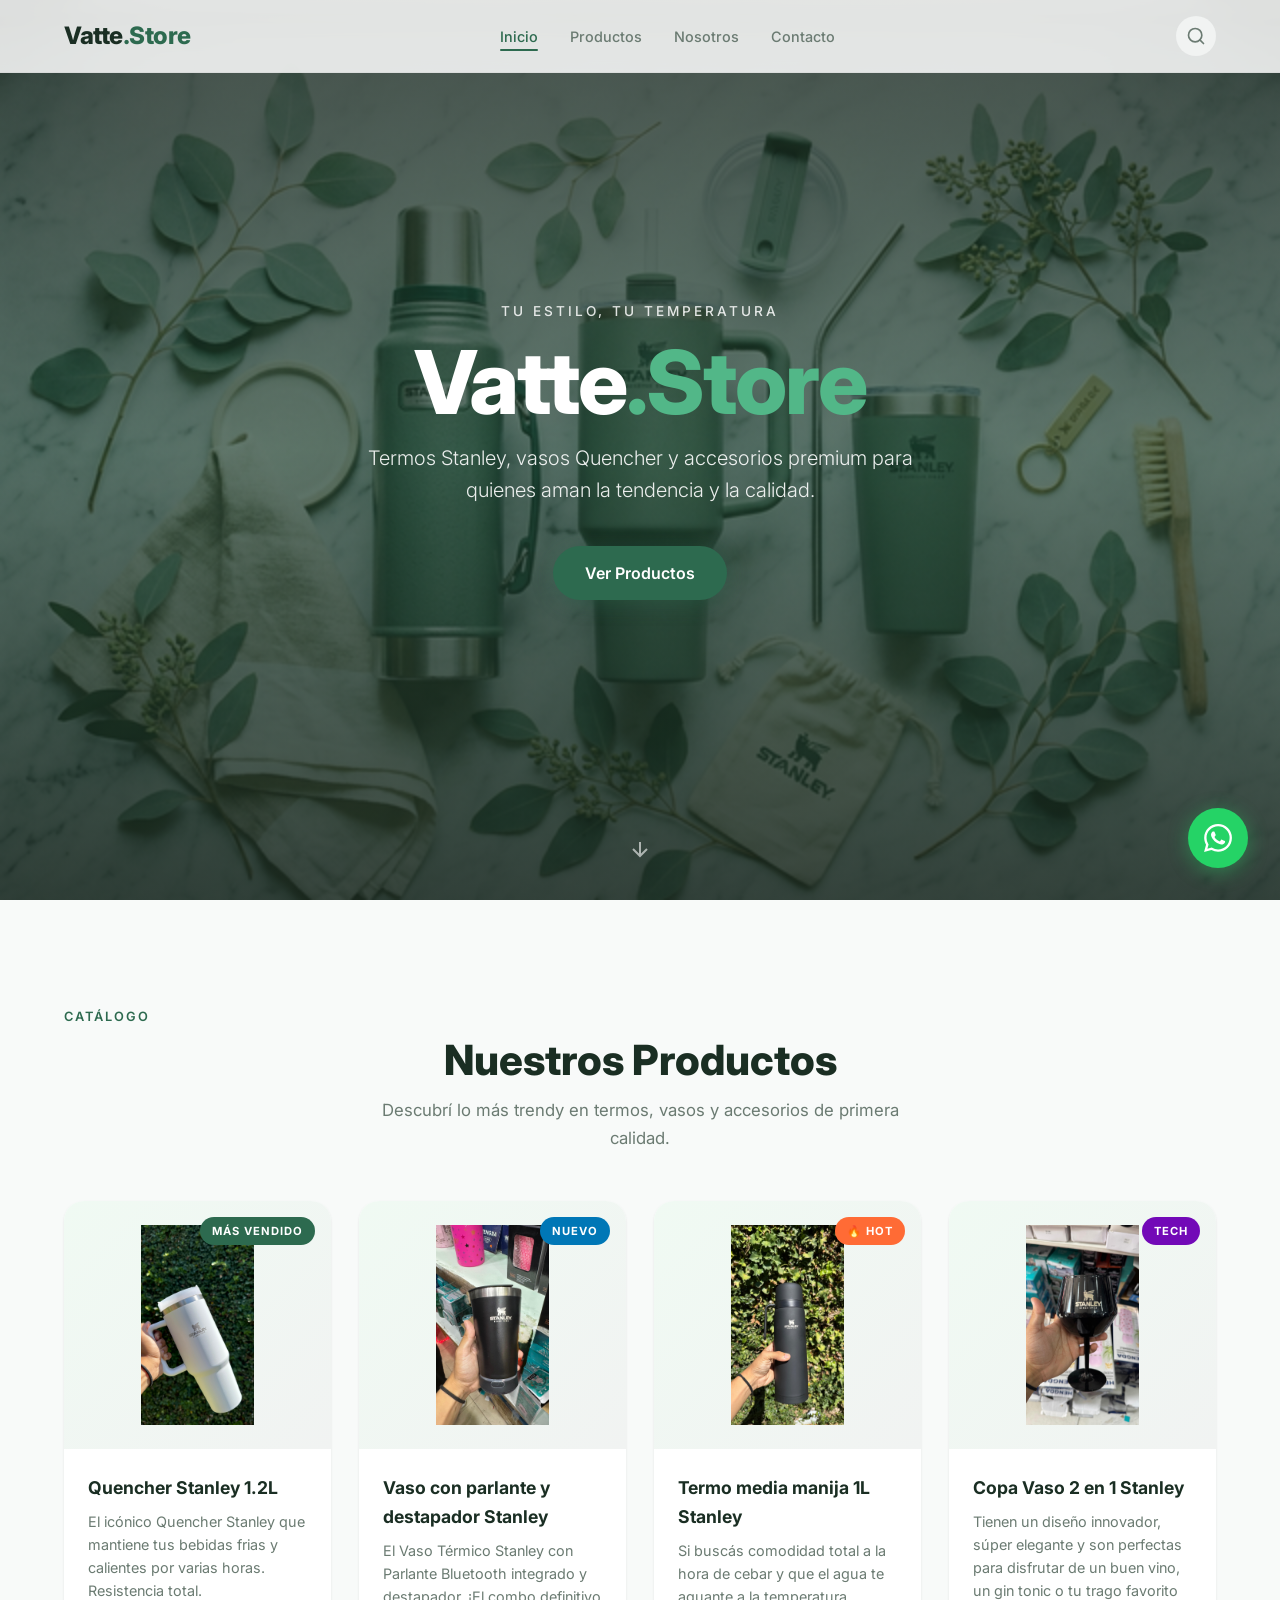
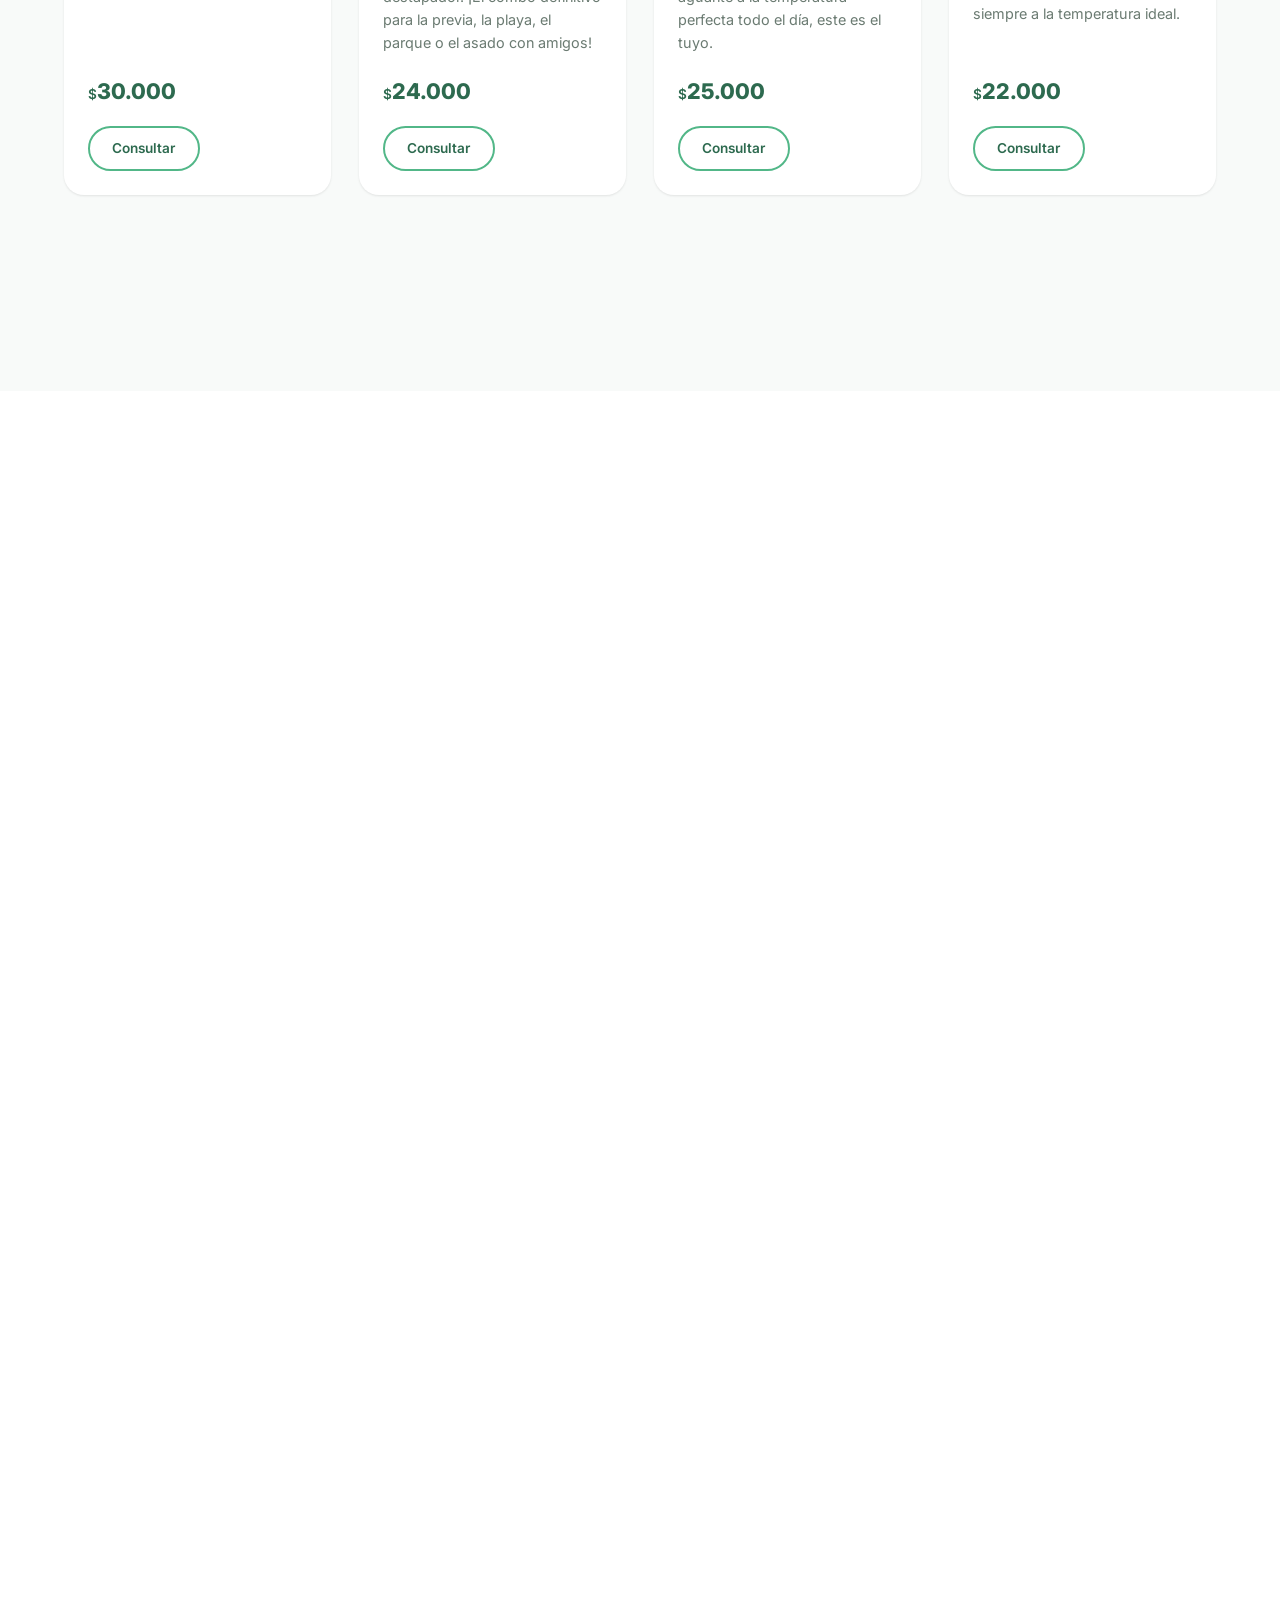
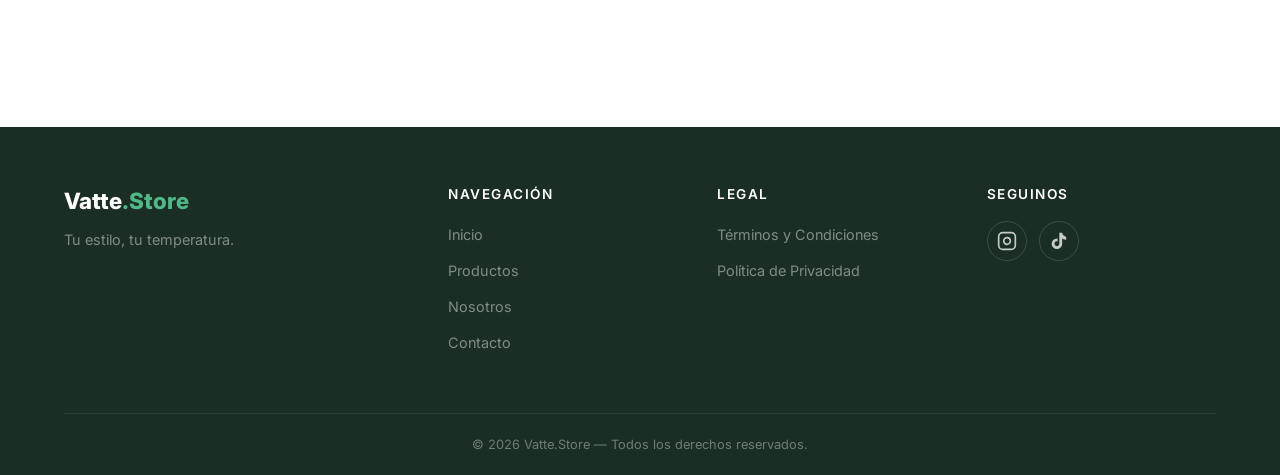
==== commit 6e088c5c: "Update index.html" ====
--- a/index.html
+++ b/index.html
@@ -86,7 +86,7 @@
                     <div class="product-card__body">
                         <h3 class="product-card__title">Quencher Stanley 1.2L</h3>
                         <p class="product-card__desc">El icónico Quencher Stanley que mantiene tus bebidas frias y calientes por varias horas. Resistencia total.</p>
-                        <p class="product-card__price"><span class="product-card__price-currency">$</span>25.000</p>
+                        <p class="product-card__price"><span class="product-card__price-currency">$</span>30.000</p>
                         <div class="product-card__footer">
                             <a href="https://wa.me/5491160320523?text=Hola!%20Quiero%20consultar%20por%20Vaso%20Quencher%201.2L%20Clásico"
                                 class="btn btn--outline btn--sm" target="_blank" rel="noopener">Consultar</a>
@@ -308,4 +308,4 @@
     <script src="script.js"></script>
 </body>
 
-</html>+</html>
